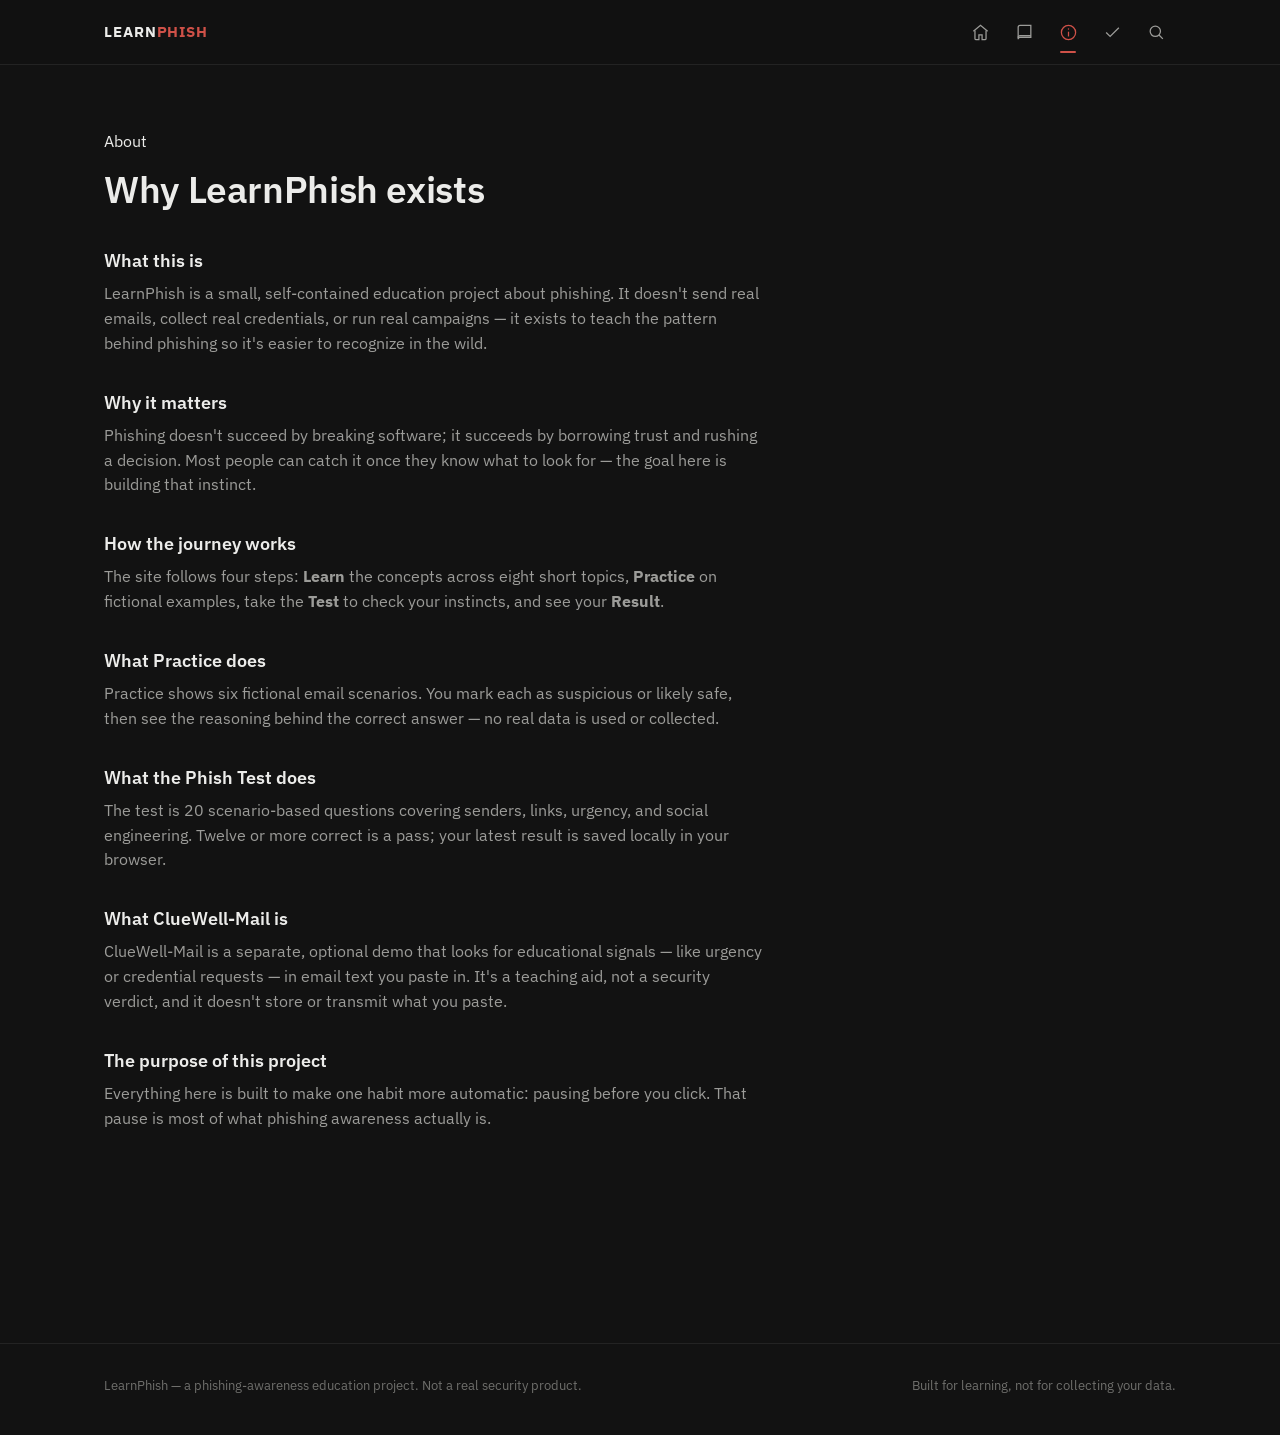
==== about.html @ 50224b03 "LearnPhish for CodeAlpha Phishing Awareness" ====
<!DOCTYPE html>
<html lang="en">
<head>
<meta charset="UTF-8">
<meta name="viewport" content="width=device-width, initial-scale=1.0">
<title>About · LearnPhish</title>
<link rel="preconnect" href="https://fonts.googleapis.com">
<link href="https://fonts.googleapis.com/css2?family=IBM+Plex+Sans:wght@400;500;600;700&family=IBM+Plex+Serif:ital@0;1&display=swap" rel="stylesheet">
<link rel="stylesheet" href="css/about.css">

</head>
<body>
<nav class="site-nav" aria-label="Primary"><div class="wrap"><a href="index.html" class="brand">LEARN<span>PHISH</span></a><div class="nav-icons"><a href="index.html" class="" aria-label="Home"><svg viewBox="0 0 24 24"><path d="M3 10.5 12 3l9 7.5"/><path d="M5 9.5V20a1 1 0 0 0 1 1h4v-6h4v6h4a1 1 0 0 0 1-1V9.5"/></svg><span class="tip">Home</span></a><a href="learn.html" class="" aria-label="Learn"><svg viewBox="0 0 24 24"><path d="M4 5.5A2.5 2.5 0 0 1 6.5 3H20v15H6.5A2.5 2.5 0 0 0 4 20.5V5.5Z"/><path d="M4 18.5A2.5 2.5 0 0 1 6.5 16H20"/></svg><span class="tip">Learn</span></a><a href="about.html" class="active" aria-label="About"><svg viewBox="0 0 24 24"><circle cx="12" cy="12" r="9"/><path d="M12 11v6"/><circle cx="12" cy="7.5" r="0.9" fill="currentColor" stroke="none"/></svg><span class="tip">About</span></a><a href="test.html" class="" aria-label="Phish Test"><svg viewBox="0 0 24 24"><path d="m4 12 5 5L20 6"/></svg><span class="tip">Phish Test</span></a><a href="cluewell.html" class="" aria-label="ClueWell-Mail"><svg viewBox="0 0 24 24"><circle cx="10.5" cy="10.5" r="6.5"/><path d="m20 20-4.8-4.8"/></svg><span class="tip">ClueWell-Mail</span></a></div></div></nav>

<section class="page-head">
  <div class="wrap">
    <p class="eyebrow">About</p>
    <h1>Why LearnPhish exists</h1>
  </div>
</section>

<section class="about-body">
  <div class="wrap">
    <section>
      <h2>What this is</h2>
      <p>LearnPhish is a small, self-contained education project about phishing. It doesn't send real emails, collect real credentials, or run real campaigns — it exists to teach the pattern behind phishing so it's easier to recognize in the wild.</p>
    </section>
    <section>
      <h2>Why it matters</h2>
      <p>Phishing doesn't succeed by breaking software; it succeeds by borrowing trust and rushing a decision. Most people can catch it once they know what to look for — the goal here is building that instinct.</p>
    </section>
    <section>
      <h2>How the journey works</h2>
      <p>The site follows four steps: <strong>Learn</strong> the concepts across eight short topics, <strong>Practice</strong> on fictional examples, take the <strong>Test</strong> to check your instincts, and see your <strong>Result</strong>.</p>
    </section>
    <section>
      <h2>What Practice does</h2>
      <p>Practice shows six fictional email scenarios. You mark each as suspicious or likely safe, then see the reasoning behind the correct answer — no real data is used or collected.</p>
    </section>
    <section>
      <h2>What the Phish Test does</h2>
      <p>The test is 20 scenario-based questions covering senders, links, urgency, and social engineering. Twelve or more correct is a pass; your latest result is saved locally in your browser.</p>
    </section>
    <section>
      <h2>What ClueWell-Mail is</h2>
      <p>ClueWell-Mail is a separate, optional demo that looks for educational signals — like urgency or credential requests — in email text you paste in. It's a teaching aid, not a security verdict, and it doesn't store or transmit what you paste.</p>
    </section>
    <section>
      <h2>The purpose of this project</h2>
      <p>Everything here is built to make one habit more automatic: pausing before you click. That pause is most of what phishing awareness actually is.</p>
    </section>
  </div>
</section>

<footer class="site-footer"><div class="wrap"><p>LearnPhish — a phishing-awareness education project. Not a real security product.</p><p>Built for learning, not for collecting your data.</p></div></footer>
<script src="js/about.js"></script>
</body>
</html>
---- css/about.css ----
@import url("_base.css");

.page-head{padding:64px 0 32px;}
.page-head h1{font-size:2.3rem; letter-spacing:-0.01em; margin:14px 0 0;}
.about-body{padding:8px 0 80px;}
.about-body section{max-width:66ch; margin-bottom:36px;}
.about-body h2{font-size:1.15rem; margin-bottom:10px;}
.about-body p{color:var(--text-muted);}
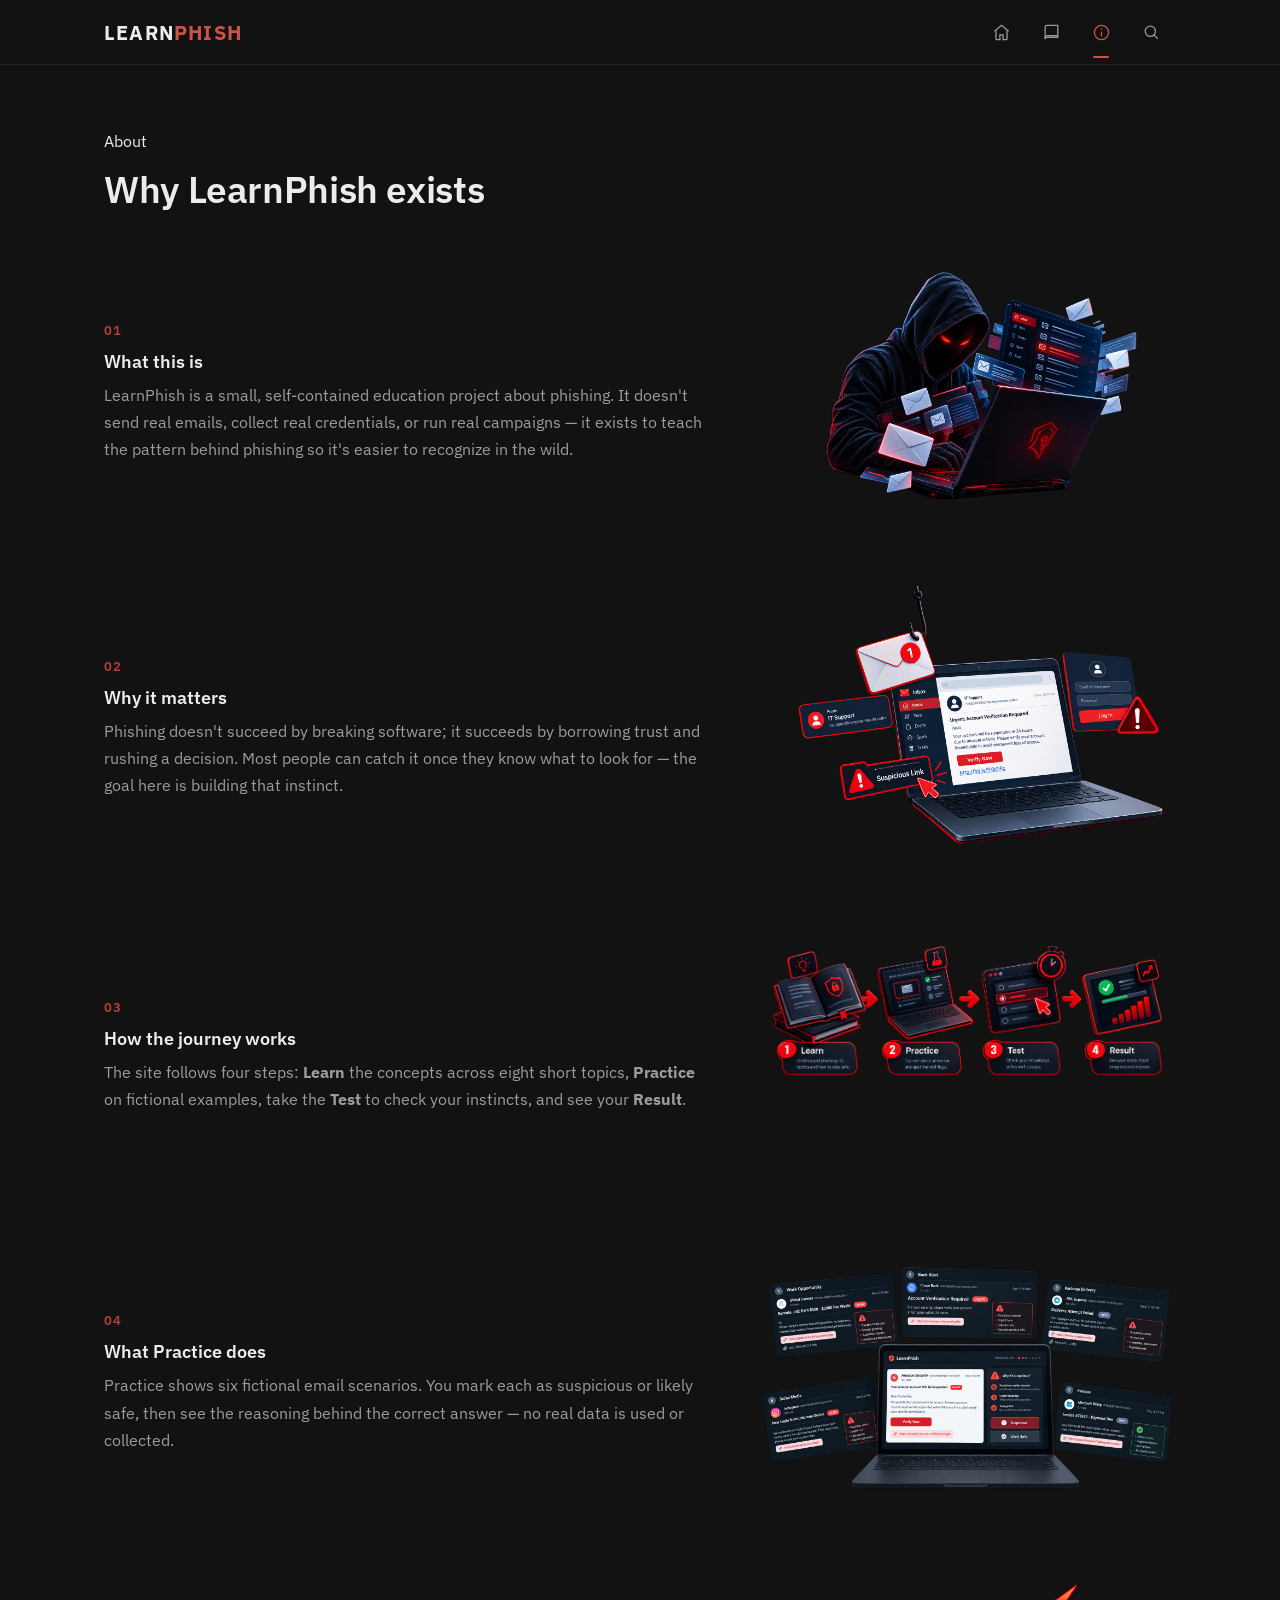
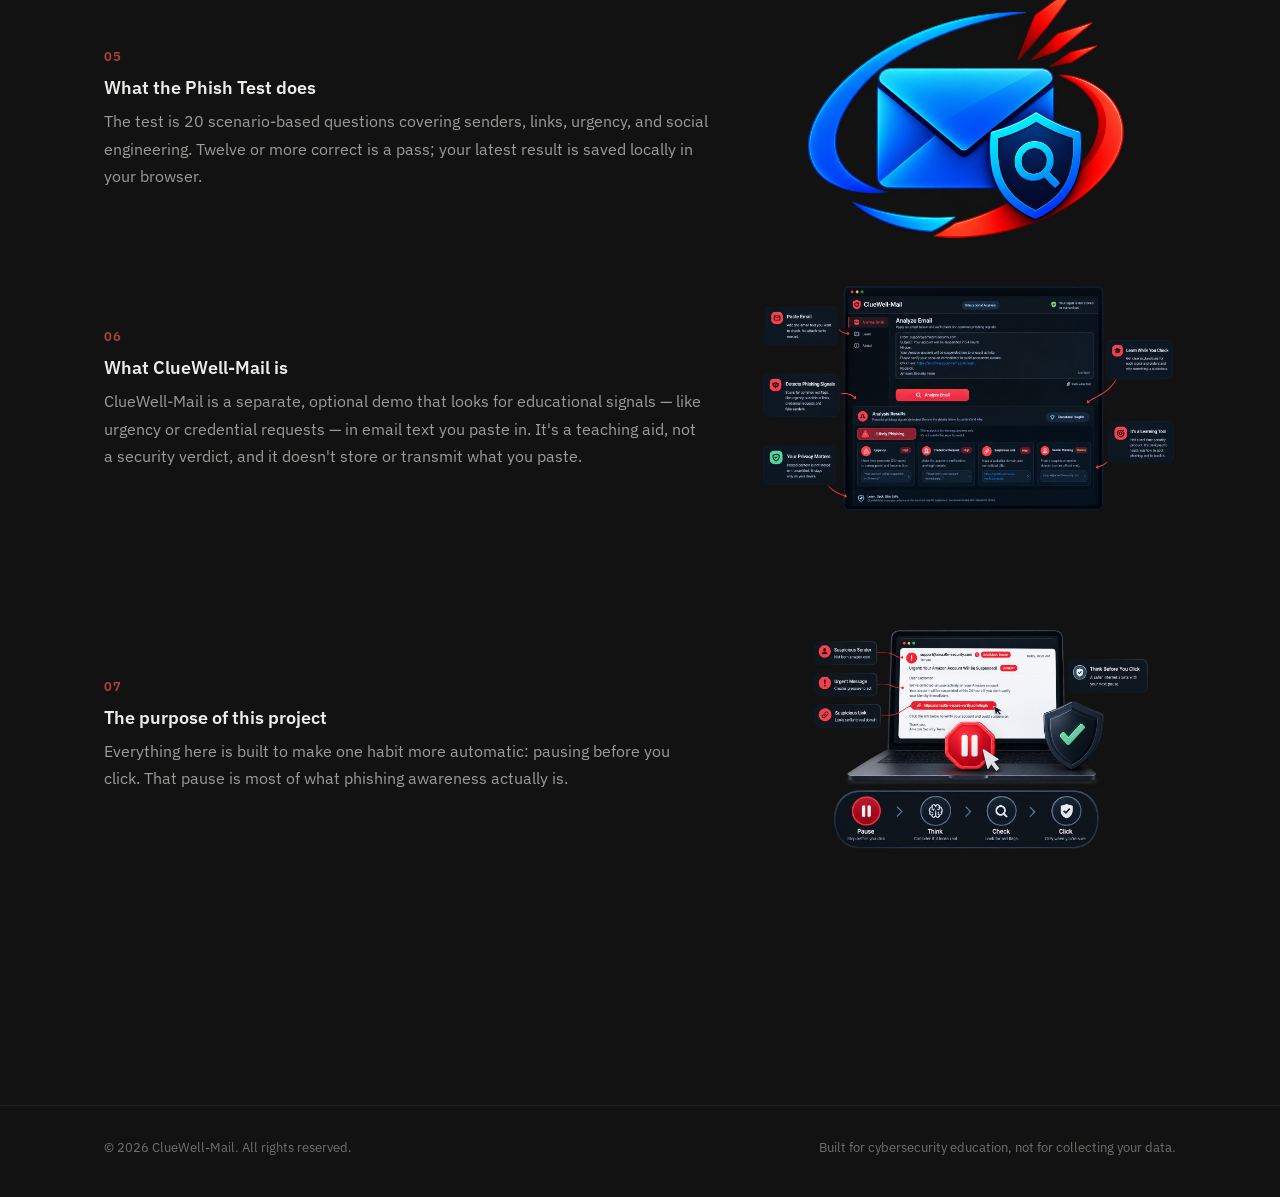
==== commit 0f227e2c: "Improving all over text test etc and imprvoing UI to make web more efficient" ====
--- a/about.html
+++ b/about.html
@@ -1,58 +1,384 @@
 <!DOCTYPE html>
 <html lang="en">
 <head>
-<meta charset="UTF-8">
-<meta name="viewport" content="width=device-width, initial-scale=1.0">
-<title>About · LearnPhish</title>
-<link rel="preconnect" href="https://fonts.googleapis.com">
-<link href="https://fonts.googleapis.com/css2?family=IBM+Plex+Sans:wght@400;500;600;700&family=IBM+Plex+Serif:ital@0;1&display=swap" rel="stylesheet">
-<link rel="stylesheet" href="css/about.css">
-
+  <meta charset="UTF-8">
+  <meta name="viewport" content="width=device-width, initial-scale=1.0">
+
+  <title>About · LearnPhish</title>
+
+  <link rel="preconnect" href="https://fonts.googleapis.com">
+  <link rel="preconnect" href="https://fonts.gstatic.com" crossorigin>
+
+  <link
+    href="https://fonts.googleapis.com/css2?family=IBM+Plex+Sans:wght@400;500;600;700&family=IBM+Plex+Serif:ital@0;1&display=swap"
+    rel="stylesheet"
+  >
+
+  <link rel="stylesheet" href="css/about.css">
 </head>
+
 <body>
-<nav class="site-nav" aria-label="Primary"><div class="wrap"><a href="index.html" class="brand">LEARN<span>PHISH</span></a><div class="nav-icons"><a href="index.html" class="" aria-label="Home"><svg viewBox="0 0 24 24"><path d="M3 10.5 12 3l9 7.5"/><path d="M5 9.5V20a1 1 0 0 0 1 1h4v-6h4v6h4a1 1 0 0 0 1-1V9.5"/></svg><span class="tip">Home</span></a><a href="learn.html" class="" aria-label="Learn"><svg viewBox="0 0 24 24"><path d="M4 5.5A2.5 2.5 0 0 1 6.5 3H20v15H6.5A2.5 2.5 0 0 0 4 20.5V5.5Z"/><path d="M4 18.5A2.5 2.5 0 0 1 6.5 16H20"/></svg><span class="tip">Learn</span></a><a href="about.html" class="active" aria-label="About"><svg viewBox="0 0 24 24"><circle cx="12" cy="12" r="9"/><path d="M12 11v6"/><circle cx="12" cy="7.5" r="0.9" fill="currentColor" stroke="none"/></svg><span class="tip">About</span></a><a href="test.html" class="" aria-label="Phish Test"><svg viewBox="0 0 24 24"><path d="m4 12 5 5L20 6"/></svg><span class="tip">Phish Test</span></a><a href="cluewell.html" class="" aria-label="ClueWell-Mail"><svg viewBox="0 0 24 24"><circle cx="10.5" cy="10.5" r="6.5"/><path d="m20 20-4.8-4.8"/></svg><span class="tip">ClueWell-Mail</span></a></div></div></nav>
-
-<section class="page-head">
-  <div class="wrap">
-    <p class="eyebrow">About</p>
-    <h1>Why LearnPhish exists</h1>
-  </div>
-</section>
-
-<section class="about-body">
-  <div class="wrap">
-    <section>
-      <h2>What this is</h2>
-      <p>LearnPhish is a small, self-contained education project about phishing. It doesn't send real emails, collect real credentials, or run real campaigns — it exists to teach the pattern behind phishing so it's easier to recognize in the wild.</p>
-    </section>
-    <section>
-      <h2>Why it matters</h2>
-      <p>Phishing doesn't succeed by breaking software; it succeeds by borrowing trust and rushing a decision. Most people can catch it once they know what to look for — the goal here is building that instinct.</p>
-    </section>
-    <section>
-      <h2>How the journey works</h2>
-      <p>The site follows four steps: <strong>Learn</strong> the concepts across eight short topics, <strong>Practice</strong> on fictional examples, take the <strong>Test</strong> to check your instincts, and see your <strong>Result</strong>.</p>
-    </section>
-    <section>
-      <h2>What Practice does</h2>
-      <p>Practice shows six fictional email scenarios. You mark each as suspicious or likely safe, then see the reasoning behind the correct answer — no real data is used or collected.</p>
-    </section>
-    <section>
-      <h2>What the Phish Test does</h2>
-      <p>The test is 20 scenario-based questions covering senders, links, urgency, and social engineering. Twelve or more correct is a pass; your latest result is saved locally in your browser.</p>
-    </section>
-    <section>
-      <h2>What ClueWell-Mail is</h2>
-      <p>ClueWell-Mail is a separate, optional demo that looks for educational signals — like urgency or credential requests — in email text you paste in. It's a teaching aid, not a security verdict, and it doesn't store or transmit what you paste.</p>
-    </section>
-    <section>
-      <h2>The purpose of this project</h2>
-      <p>Everything here is built to make one habit more automatic: pausing before you click. That pause is most of what phishing awareness actually is.</p>
-    </section>
-  </div>
-</section>
-
-<footer class="site-footer"><div class="wrap"><p>LearnPhish — a phishing-awareness education project. Not a real security product.</p><p>Built for learning, not for collecting your data.</p></div></footer>
-<script src="js/about.js"></script>
+
+  <!-- =========================
+       NAVIGATION
+  ========================== -->
+
+  <nav class="site-nav" aria-label="Primary">
+
+    <div class="wrap">
+
+      <a href="index.html" class="brand">
+        LEARN<span>PHISH</span>
+      </a>
+
+      <div class="nav-icons">
+
+        <!-- Home -->
+        <a href="index.html" aria-label="Home">
+
+          <svg viewBox="0 0 24 24">
+            <path d="M3 10.5 12 3l9 7.5"/>
+            <path d="M5 9.5V20a1 1 0 0 0 1 1h4v-6h4v6h4a1 1 0 0 0 1-1V9.5"/>
+          </svg>
+
+          <span class="tip">Home</span>
+
+        </a>
+
+
+        <!-- Learn -->
+        <a href="learn.html" aria-label="Learn">
+
+          <svg viewBox="0 0 24 24">
+            <path d="M4 5.5A2.5 2.5 0 0 1 6.5 3H20v15H6.5A2.5 2.5 0 0 0 4 20.5V5.5Z"/>
+            <path d="M4 18.5A2.5 2.5 0 0 1 6.5 16H20"/>
+          </svg>
+
+          <span class="tip">Learn</span>
+
+        </a>
+
+
+        <!-- About -->
+        <a href="about.html" class="active" aria-label="About">
+
+          <svg viewBox="0 0 24 24">
+            <circle cx="12" cy="12" r="9"/>
+            <path d="M12 11v6"/>
+            <circle
+              cx="12"
+              cy="7.5"
+              r="0.9"
+              fill="currentColor"
+              stroke="none"
+            />
+          </svg>
+
+          <span class="tip">About</span>
+
+        </a>
+
+
+        <!-- ClueWell-Mail -->
+        <a href="cluewell.html" aria-label="ClueWell-Mail">
+
+          <svg viewBox="0 0 24 24">
+            <circle cx="10.5" cy="10.5" r="6.5"/>
+            <path d="m20 20-4.8-4.8"/>
+          </svg>
+
+          <span class="tip">ClueWell-Mail</span>
+
+        </a>
+
+      </div>
+
+    </div>
+
+  </nav>
+
+
+  <!-- =========================
+       PAGE HEADER
+  ========================== -->
+
+  <section class="page-head">
+
+    <div class="wrap">
+
+      <p class="eyebrow">About</p>
+
+      <h1>Why LearnPhish exists</h1>
+
+    </div>
+
+  </section>
+
+
+  <!-- =========================
+       ABOUT CONTENT
+  ========================== -->
+
+  <main class="about-body">
+
+    <div class="wrap">
+
+
+      <!-- =========================
+           01 — WHAT THIS IS
+      ========================== -->
+
+      <section class="about-section">
+
+        <div class="about-content">
+
+          <span class="section-number">01</span>
+
+          <h2>What this is</h2>
+
+          <p>
+            LearnPhish is a small, self-contained education project about
+            phishing. It doesn't send real emails, collect real credentials,
+            or run real campaigns — it exists to teach the pattern behind
+            phishing so it's easier to recognize in the wild.
+          </p>
+
+        </div>
+
+        <div class="about-image">
+
+          <img
+            src="assets/images/about-01.png"
+            alt="Illustration representing phishing education"
+          >
+
+        </div>
+
+      </section>
+
+
+      <!-- =========================
+           02 — WHY IT MATTERS
+      ========================== -->
+
+      <section class="about-section">
+
+        <div class="about-content">
+
+          <span class="section-number">02</span>
+
+          <h2>Why it matters</h2>
+
+          <p>
+            Phishing doesn't succeed by breaking software; it succeeds by
+            borrowing trust and rushing a decision. Most people can catch it
+            once they know what to look for — the goal here is building that
+            instinct.
+          </p>
+
+        </div>
+
+        <div class="about-image">
+
+          <img
+            src="assets/images/about-02.png"
+            alt="Illustration representing phishing awareness"
+          >
+
+        </div>
+
+      </section>
+
+
+      <!-- =========================
+           03 — HOW THE JOURNEY WORKS
+      ========================== -->
+
+      <section class="about-section">
+
+        <div class="about-content">
+
+          <span class="section-number">03</span>
+
+          <h2>How the journey works</h2>
+
+          <p>
+            The site follows four steps:
+            <strong>Learn</strong> the concepts across eight short topics,
+            <strong>Practice</strong> on fictional examples, take the
+            <strong>Test</strong> to check your instincts, and see your
+            <strong>Result</strong>.
+          </p>
+
+        </div>
+
+        <div class="about-image">
+
+          <img
+            src="assets/images/about-03.png"
+            alt="Illustration representing the LearnPhish learning journey"
+          >
+
+        </div>
+
+      </section>
+
+
+      <!-- =========================
+           04 — WHAT PRACTICE DOES
+      ========================== -->
+
+      <section class="about-section">
+
+        <div class="about-content">
+
+          <span class="section-number">04</span>
+
+          <h2>What Practice does</h2>
+
+          <p>
+            Practice shows six fictional email scenarios. You mark each as
+            suspicious or likely safe, then see the reasoning behind the
+            correct answer — no real data is used or collected.
+          </p>
+
+        </div>
+
+        <div class="about-image">
+
+          <img
+            src="assets/images/about-04.png"
+            alt="Illustration representing phishing practice scenarios"
+          >
+
+        </div>
+
+      </section>
+
+
+      <!-- =========================
+           05 — WHAT THE PHISH TEST DOES
+      ========================== -->
+
+      <a href="https://cluewell-mail.netlify.app/" class="about-section">
+
+        <div class="about-content">
+
+          <span class="section-number">05</span>
+
+          <h2>What the Phish Test does</h2>
+
+          <p>
+            The test is 20 scenario-based questions covering senders, links,
+            urgency, and social engineering. Twelve or more correct is a pass;
+            your latest result is saved locally in your browser.
+          </p>
+
+        </div>
+
+        <div class="about-image">
+
+          <img
+            src="assets/images/about-05.png"
+            alt="Illustration representing the phishing awareness test"
+          >
+
+        </div>
+
+      </a>
+
+      <!-- =========================
+           06 — WHAT CLUEWELL-MAIL IS
+      ========================== -->
+
+      <section class="about-section">
+
+        <div class="about-content">
+
+          <span class="section-number">06</span>
+
+          <h2>What ClueWell-Mail is</h2>
+
+          <p>
+            ClueWell-Mail is a separate, optional demo that looks for
+            educational signals — like urgency or credential requests — in
+            email text you paste in. It's a teaching aid, not a security
+            verdict, and it doesn't store or transmit what you paste.
+          </p>
+
+        </div>
+
+        <div class="about-image">
+
+          <img
+            src="assets/images/about-06.png"
+            alt="Illustration representing ClueWell-Mail"
+          >
+
+        </div>
+
+      </section>
+
+
+      <!-- =========================
+           07 — THE PURPOSE OF THIS PROJECT
+      ========================== -->
+
+      <section class="about-section">
+
+        <div class="about-content">
+
+          <span class="section-number">07</span>
+
+          <h2>The purpose of this project</h2>
+
+          <p>
+            Everything here is built to make one habit more automatic: pausing
+            before you click. That pause is most of what phishing awareness
+            actually is.
+          </p>
+
+        </div>
+
+        <div class="about-image">
+
+          <img
+            src="assets/images/about-07.png"
+            alt="Illustration representing the purpose of LearnPhish"
+          >
+
+        </div>
+
+      </section>
+
+
+    </div>
+
+  </main>
+
+
+  <!-- =========================
+       FOOTER
+  ========================== -->
+
+  <footer class="site-footer">
+
+    <div class="wrap">
+
+      <p>
+        © 2026 ClueWell-Mail. All rights reserved.
+      </p>
+
+      <p>
+        Built for cybersecurity education, not for collecting your data.
+      </p>
+
+    </div>
+
+  </footer>
+
+
+  <script src="js/about.js"></script>
+
 </body>
-</html>
+</html>
--- a/css/about.css
+++ b/css/about.css
@@ -1,8 +1,199 @@
 @import url("_base.css");
 
-.page-head{padding:64px 0 32px;}
-.page-head h1{font-size:2.3rem; letter-spacing:-0.01em; margin:14px 0 0;}
-.about-body{padding:8px 0 80px;}
-.about-body section{max-width:66ch; margin-bottom:36px;}
-.about-body h2{font-size:1.15rem; margin-bottom:10px;}
-.about-body p{color:var(--text-muted);}
+.page-head {
+
+  padding: 64px 0 32px;
+
+}
+
+.page-head h1 {
+
+  font-size: 2.3rem;
+
+  letter-spacing: -0.01em;
+
+  margin: 14px 0 0;
+
+}
+
+.about-body {
+
+  padding: 8px 0 80px;
+
+}
+
+.about-body section {
+
+  max-width: 100%;
+
+  margin-bottom: 56px;
+
+}
+
+.about-section {
+
+  display: grid;
+
+  grid-template-columns: minmax(0, 1fr) minmax(280px, 420px);
+
+  gap: 48px;
+
+  align-items: center;
+
+}
+
+.about-content {
+
+  min-width: 0;
+
+}
+
+.section-number {
+
+  display: inline-block;
+
+  margin-bottom: 10px;
+
+  font-size: 0.8rem;
+
+  font-weight: 600;
+
+  letter-spacing: 0.08em;
+
+  color: var(--accent);
+
+}
+
+.about-body h2 {
+
+  font-size: 1.15rem;
+
+  margin-bottom: 10px;
+
+}
+
+.about-body p {
+
+  color: var(--text-muted);
+
+  line-height: 1.7;
+
+  margin: 0;
+
+}
+
+.about-image {
+
+  width: 100%;
+
+  aspect-ratio: 16 / 10;
+
+  overflow: hidden;
+
+  border-radius: 14px;
+
+  border: 1px solid var(--border);
+
+  background: var(--surface);
+
+}
+
+.about-image img {
+
+  width: 100%;
+
+  height: 100%;
+
+  display: block;
+
+  object-fit: cover;
+
+}
+
+
+/* Transparent PNG + image glow */
+
+.about-image {
+
+  background: transparent;
+
+  border: none;
+
+  overflow: visible;
+
+}
+
+.about-image img {
+
+  display: block;
+
+  width: 100%;
+
+  height: auto;
+
+  background: transparent;
+
+  transition:
+
+    filter 0.15s ease,
+
+    transform 0.15s ease;
+
+}
+
+.about-image img.image-glow {
+
+  filter:
+
+    drop-shadow(0 0 6px rgb(255, 72, 0))
+
+    drop-shadow(0 0 16px rgba(255, 20, 20, 0.95))
+
+    drop-shadow(0 0 32px rgba(255, 20, 20, 0.8))
+
+    drop-shadow(0 0 60px rgba(255, 0, 0, 0.55))
+
+    drop-shadow(0 0 90px rgba(255, 0, 0, 0.3));
+
+  transform: scale(1.035);
+
+}
+
+
+@media (max-width: 760px) {
+
+  .page-head {
+
+    padding: 48px 0 28px;
+
+  }
+
+  .page-head h1 {
+
+    font-size: 2rem;
+
+  }
+
+  .about-body {
+
+    padding-bottom: 60px;
+
+  }
+
+  .about-section {
+
+    grid-template-columns: 1fr;
+
+    gap: 24px;
+
+    margin-bottom: 48px;
+
+  }
+
+  .about-image {
+
+    aspect-ratio: 16 / 9;
+
+  }
+
+}
